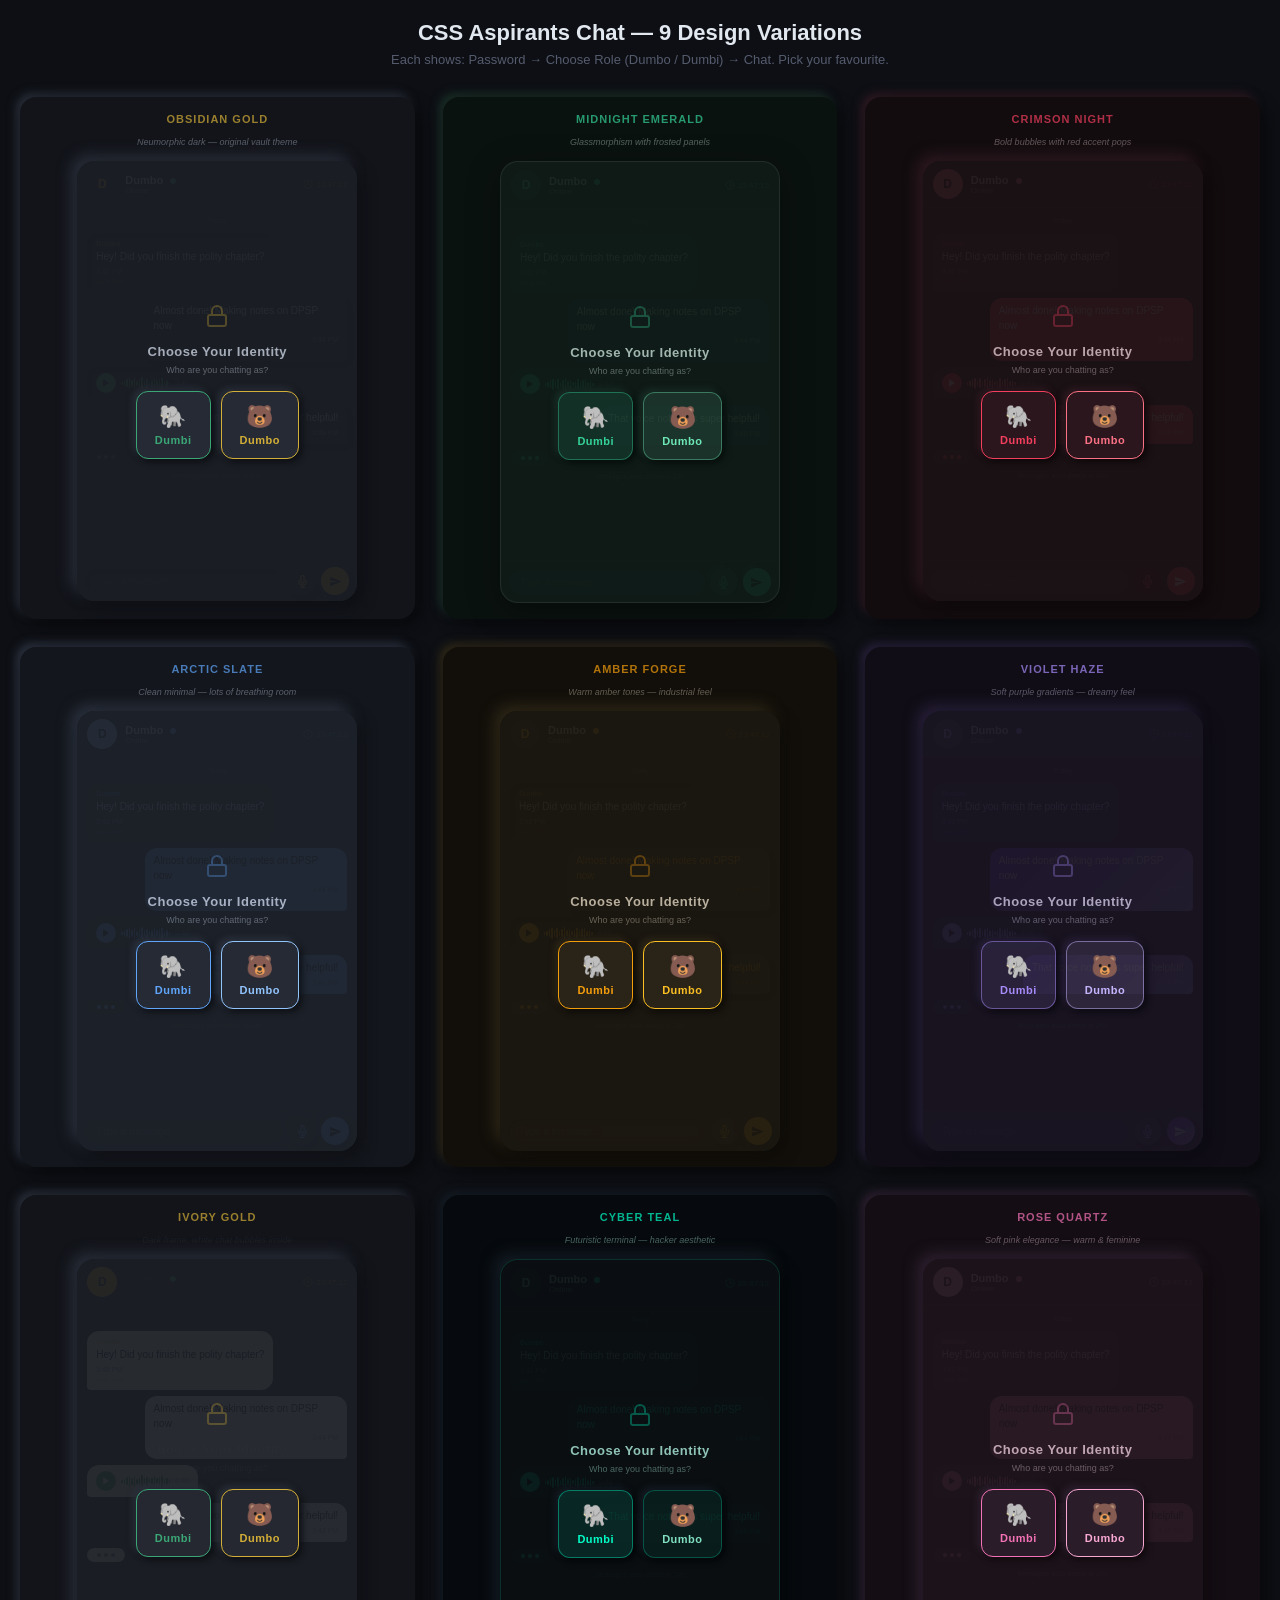
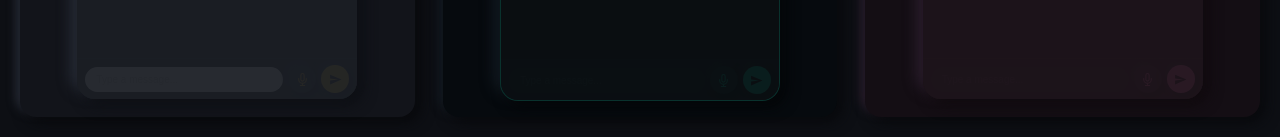
==== chat-design-variations.html @ c1bc58de "Add 9 chat UI design mockups with role selection" ====
<!DOCTYPE html>
<html lang="en">
<head>
<meta charset="UTF-8">
<meta name="viewport" content="width=device-width, initial-scale=1.0">
<title>CSS Aspirants Chat — 9 Design Variations</title>
<style>
  * { margin: 0; padding: 0; box-sizing: border-box; }
  body { background: #0d0f14; color: #c9d1e0; font-family: -apple-system, BlinkMacSystemFont, 'Segoe UI', Roboto, sans-serif; padding: 20px; }
  h1 { text-align: center; font-size: 22px; margin-bottom: 6px; color: #e2e8f0; }
  .subtitle { text-align: center; font-size: 13px; color: #555c6e; margin-bottom: 30px; }
  .grid { display: grid; grid-template-columns: repeat(auto-fill, minmax(360px, 1fr)); gap: 28px; max-width: 1500px; margin: 0 auto; }
  .card { border-radius: 16px; padding: 16px; position: relative; }
  .card-label { text-align: center; font-size: 11px; font-weight: 700; letter-spacing: 1px; text-transform: uppercase; margin-bottom: 12px; opacity: 0.7; }
  .card-sublabel { text-align: center; font-size: 9px; opacity: 0.4; margin-bottom: 14px; font-style: italic; }

  /* Phone frame */
  .phone { width: 280px; margin: 0 auto; border-radius: 18px; overflow: hidden; position: relative; }
  .phone-inner { width: 100%; min-height: 440px; display: flex; flex-direction: column; position: relative; }

  /* Role selection overlay */
  .role-overlay { position: absolute; inset: 0; display: flex; flex-direction: column; align-items: center; justify-content: center; z-index: 10; gap: 12px; }
  .role-title { font-size: 13px; font-weight: 700; letter-spacing: 0.5px; opacity: 0.8; }
  .role-subtitle { font-size: 9px; opacity: 0.4; margin-top: -6px; margin-bottom: 4px; }
  .role-options { display: flex; gap: 10px; }
  .role-btn { border-radius: 12px; padding: 12px 18px; text-align: center; cursor: pointer; border: none; font-family: inherit; font-size: 11px; font-weight: 700; letter-spacing: 0.5px; transition: transform 0.15s; }
  .role-btn:hover { transform: scale(1.04); }
  .role-icon { font-size: 22px; margin-bottom: 4px; display: block; }

  /* Chat header */
  .chat-header { display: flex; align-items: center; padding: 8px 10px; gap: 8px; flex-shrink: 0; }
  .chat-avatar { width: 30px; height: 30px; border-radius: 50%; display: flex; align-items: center; justify-content: center; font-size: 12px; font-weight: 800; flex-shrink: 0; }
  .chat-info { flex: 1; }
  .chat-name { font-size: 11px; font-weight: 700; }
  .chat-status { font-size: 8px; opacity: 0.5; }
  .chat-timer { font-size: 8px; opacity: 0.6; display: flex; align-items: center; gap: 3px; }
  .chat-timer svg { width: 10px; height: 10px; }

  /* Messages area */
  .chat-messages { flex: 1; padding: 6px 10px; display: flex; flex-direction: column; gap: 6px; overflow: hidden; }
  .msg { max-width: 78%; padding: 6px 9px; border-radius: 12px; font-size: 10px; line-height: 1.45; position: relative; }
  .msg-sent { align-self: flex-end; border-bottom-right-radius: 4px; }
  .msg-recv { align-self: flex-start; border-bottom-left-radius: 4px; }
  .msg-time { font-size: 7px; opacity: 0.4; margin-top: 2px; }
  .msg-sent .msg-time { text-align: right; }
  .msg-name { font-size: 7px; font-weight: 700; opacity: 0.5; margin-bottom: 1px; }

  /* Voice message */
  .msg-voice { display: flex; align-items: center; gap: 5px; padding: 6px 9px; }
  .voice-play { width: 20px; height: 20px; border-radius: 50%; border: none; display: flex; align-items: center; justify-content: center; cursor: pointer; flex-shrink: 0; font-size: 8px; }
  .voice-play svg { width: 10px; height: 10px; }
  .voice-waves { flex: 1; display: flex; align-items: center; gap: 1px; height: 14px; }
  .voice-bar { width: 1.5px; border-radius: 1px; }
  .voice-dur { font-size: 7px; opacity: 0.4; white-space: nowrap; }

  /* Typing indicator */
  .typing { align-self: flex-start; padding: 5px 10px; border-radius: 10px; display: flex; gap: 3px; align-items: center; }
  .typing-dot { width: 4px; height: 4px; border-radius: 50%; animation: typingBounce 1.2s infinite; }
  .typing-dot:nth-child(2) { animation-delay: 0.2s; }
  .typing-dot:nth-child(3) { animation-delay: 0.4s; }
  @keyframes typingBounce { 0%,60%,100%{transform:translateY(0)} 30%{transform:translateY(-4px)} }

  /* Delete notice */
  .delete-notice { text-align: center; font-size: 7px; opacity: 0.3; padding: 2px 0; font-style: italic; }

  /* Input area */
  .chat-input { display: flex; align-items: center; gap: 5px; padding: 6px 8px; flex-shrink: 0; }
  .input-field { flex: 1; border: none; border-radius: 16px; padding: 7px 11px; font-size: 10px; outline: none; font-family: inherit; }
  .input-field::placeholder { opacity: 0.35; }
  .input-mic { width: 28px; height: 28px; border-radius: 50%; border: none; cursor: pointer; display: flex; align-items: center; justify-content: center; flex-shrink: 0; }
  .input-mic svg { width: 13px; height: 13px; }
  .input-send { width: 28px; height: 28px; border-radius: 50%; border: none; cursor: pointer; display: flex; align-items: center; justify-content: center; flex-shrink: 0; }
  .input-send svg { width: 13px; height: 13px; }

  /* Date divider */
  .date-divider { text-align: center; font-size: 7px; opacity: 0.3; padding: 3px 0; position: relative; }
  .date-divider::before, .date-divider::after { content: ''; position: absolute; top: 50%; width: 25%; height: 0.5px; opacity: 0.3; }
  .date-divider::before { left: 5%; }
  .date-divider::after { right: 5%; }

  /* Online dot */
  .online-dot { width: 6px; height: 6px; border-radius: 50%; display: inline-block; margin-left: 4px; animation: pulse 2s infinite; }
  @keyframes pulse { 0%,100%{opacity:1} 50%{opacity:0.4} }

  /* Lock icon for password */
  .lock-icon { width: 24px; height: 24px; opacity: 0.3; margin-bottom: 4px; }
  .lock-icon svg { width: 100%; height: 100%; }

  /* Badge for unread */
  .unread-badge { width: 14px; height: 14px; border-radius: 50%; display: flex; align-items: center; justify-content: center; font-size: 7px; font-weight: 800; flex-shrink: 0; }

  /* Encrypted tag */
  .enc-tag { font-size: 6px; opacity: 0.3; letter-spacing: 0.5px; margin-top: 1px; }
</style>
</head>
<body>

<h1>CSS Aspirants Chat — 9 Design Variations</h1>
<p class="subtitle">Each shows: Password → Choose Role (Dumbo / Dumbi) → Chat. Pick your favourite.</p>

<div class="grid" id="grid"></div>

<script>
const lockSvg = '<svg viewBox="0 0 24 24" fill="none" stroke="currentColor" stroke-width="2"><rect x="3" y="11" width="18" height="11" rx="2" ry="2"/><path d="M7 11V7a5 5 0 0 1 10 0v4"/></svg>';
const clockSvg = '<svg viewBox="0 0 24 24" fill="none" stroke="currentColor" stroke-width="2"><circle cx="12" cy="12" r="10"/><polyline points="12 6 12 12 16 14"/></svg>';
const playSvg = '<svg viewBox="0 0 24 24" fill="currentColor"><polygon points="5 3 19 12 5 21 5 3"/></svg>';
const micSvg = '<svg viewBox="0 0 24 24" fill="none" stroke="currentColor" stroke-width="2" stroke-linecap="round" stroke-linejoin="round"><path d="M12 1a3 3 0 0 0-3 3v8a3 3 0 0 0 6 0V4a3 3 0 0 0-3-3z"/><path d="M19 10v2a7 7 0 0 1-14 0v-2"/><line x1="12" y1="19" x2="12" y2="23"/><line x1="8" y1="23" x2="16" y2="23"/></svg>';
const sendSvg = '<svg viewBox="0 0 24 24" fill="currentColor"><path d="M2.01 21L23 12 2.01 3 2 10l15 2-15 2z"/></svg>';
const shieldSvg = '<svg viewBox="0 0 24 24" fill="none" stroke="currentColor" stroke-width="2"><path d="M12 22s8-4 8-10V5l-8-3-8 3v7c0 6 8 10 8 10z"/></svg>';

function voiceBars(color, count) {
  const heights = [3,5,8,11,7,10,5,8,12,6,9,4,7,10,6,8,11,5,7,3];
  return heights.slice(0, count || 16).map(function(h) {
    return '<div class="voice-bar" style="background:' + color + ';height:' + h + 'px"></div>';
  }).join('');
}

const designs = [
  // 1. Obsidian Gold — Neumorphic (original theme)
  {
    name: "Obsidian Gold",
    desc: "Neumorphic dark — original vault theme",
    bg: "#1a1d24", phoneBg: "#1a1d24", accent: "#d4af37", text: "#c9d1e0",
    shadowD: "#0d0f14", shadowL: "#2a2f3a", cardBg: "#12141a",
    sentBg: "#252a35", sentText: "#c9d1e0", recvBg: "#1a1d24", recvText: "#c9d1e0",
    inputBg: "#1a1d24", inputText: "#c9d1e0", micBg: "#252830", micColor: "#d4af37",
    sendBg: "#d4af37", sendColor: "#1a1d24", headerBg: "#1a1d24",
    roleBg1: "#252a35", roleColor1: "#3ba776", roleBorder1: "#3ba776",
    roleBg2: "#252a35", roleColor2: "#d4af37", roleBorder2: "#d4af37",
    avatarBg1: "#252a35", avatarText1: "#3ba776",
    avatarBg2: "#252a35", avatarText2: "#d4af37",
    onlineColor: "#3ba776", voiceColor: "#3ba776", voicePlayBg: "#3ba776", voicePlayColor: "#1a1d24",
    typingBg: "#1a1d24", typingDot: "#555c6e",
    shieldColor: "#d4af37", timerColor: "#d4af37",
    style: "neumorphic",
    roleIcon1: "&#x1F418;", roleIcon2: "&#x1F43B;"
  },
  // 2. Midnight Emerald — Glassmorphism
  {
    name: "Midnight Emerald",
    desc: "Glassmorphism with frosted panels",
    bg: "#0f1a17", phoneBg: "#0f1a17", accent: "#34d399", text: "#c6ddd4",
    shadowD: "#060e0b", shadowL: "#1a2f27", cardBg: "#0a120f",
    sentBg: "rgba(52,211,153,0.15)", sentText: "#c6ddd4", recvBg: "rgba(52,211,153,0.08)", recvText: "#a8d5c5",
    inputBg: "rgba(52,211,153,0.08)", inputText: "#c6ddd4", micBg: "rgba(52,211,153,0.12)", micColor: "#34d399",
    sendBg: "#34d399", sendColor: "#0f1a17", headerBg: "rgba(52,211,153,0.06)",
    roleBg1: "rgba(52,211,153,0.12)", roleColor1: "#34d399", roleBorder1: "rgba(52,211,153,0.4)",
    roleBg2: "rgba(110,231,183,0.12)", roleColor2: "#6ee7b7", roleBorder2: "rgba(110,231,183,0.4)",
    avatarBg1: "rgba(52,211,153,0.15)", avatarText1: "#34d399",
    avatarBg2: "rgba(110,231,183,0.15)", avatarText2: "#6ee7b7",
    onlineColor: "#34d399", voiceColor: "#34d399", voicePlayBg: "#34d399", voicePlayColor: "#0f1a17",
    typingBg: "rgba(52,211,153,0.08)", typingDot: "#34d399",
    shieldColor: "#34d399", timerColor: "#34d399",
    style: "glass",
    roleIcon1: "&#x1F418;", roleIcon2: "&#x1F43B;"
  },
  // 3. Crimson Night — Bold & Vibrant
  {
    name: "Crimson Night",
    desc: "Bold bubbles with red accent pops",
    bg: "#1a1215", phoneBg: "#1a1215", accent: "#f43f5e", text: "#e0c9cf",
    shadowD: "#0e080a", shadowL: "#2f1a22", cardBg: "#120c0e",
    sentBg: "#f43f5e", sentText: "#ffffff", recvBg: "#251a1e", recvText: "#e0c9cf",
    inputBg: "#251a1e", inputText: "#e0c9cf", micBg: "#2a161c", micColor: "#f43f5e",
    sendBg: "#f43f5e", sendColor: "#ffffff", headerBg: "#1a1215",
    roleBg1: "#2a161c", roleColor1: "#f43f5e", roleBorder1: "#f43f5e",
    roleBg2: "#2a161c", roleColor2: "#fb7185", roleBorder2: "#fb7185",
    avatarBg1: "#f43f5e", avatarText1: "#ffffff",
    avatarBg2: "#fb7185", avatarText2: "#1a1215",
    onlineColor: "#fb7185", voiceColor: "#fb7185", voicePlayBg: "#f43f5e", voicePlayColor: "#ffffff",
    typingBg: "#251a1e", typingDot: "#f43f5e",
    shieldColor: "#f43f5e", timerColor: "#f43f5e",
    style: "bold",
    roleIcon1: "&#x1F418;", roleIcon2: "&#x1F43B;"
  },
  // 4. Arctic Slate — Clean Minimal
  {
    name: "Arctic Slate",
    desc: "Clean minimal — lots of breathing room",
    bg: "#1c2028", phoneBg: "#1c2028", accent: "#60a5fa", text: "#c9d4e8",
    shadowD: "#0e1015", shadowL: "#2c3340", cardBg: "#13161c",
    sentBg: "#60a5fa", sentText: "#0e1015", recvBg: "#252a35", recvText: "#c9d4e8",
    inputBg: "#252a35", inputText: "#c9d4e8", micBg: "#252a35", micColor: "#60a5fa",
    sendBg: "#60a5fa", sendColor: "#0e1015", headerBg: "#1c2028",
    roleBg1: "#252a35", roleColor1: "#60a5fa", roleBorder1: "#60a5fa",
    roleBg2: "#252a35", roleColor2: "#93c5fd", roleBorder2: "#93c5fd",
    avatarBg1: "#60a5fa", avatarText1: "#0e1015",
    avatarBg2: "#93c5fd", avatarText2: "#1c2028",
    onlineColor: "#60a5fa", voiceColor: "#60a5fa", voicePlayBg: "#60a5fa", voicePlayColor: "#0e1015",
    typingBg: "#252a35", typingDot: "#60a5fa",
    shieldColor: "#60a5fa", timerColor: "#60a5fa",
    style: "minimal",
    roleIcon1: "&#x1F418;", roleIcon2: "&#x1F43B;"
  },
  // 5. Amber Forge — Warm & Industrial
  {
    name: "Amber Forge",
    desc: "Warm amber tones — industrial feel",
    bg: "#1a1710", phoneBg: "#1a1710", accent: "#f59e0b", text: "#e0d5c0",
    shadowD: "#0e0c08", shadowL: "#2f2818", cardBg: "#120f0a",
    sentBg: "#2a2318", sentText: "#f59e0b", recvBg: "#1a1710", recvText: "#e0d5c0",
    inputBg: "#2a2318", inputText: "#e0d5c0", micBg: "#2a2318", micColor: "#f59e0b",
    sendBg: "#f59e0b", sendColor: "#1a1710", headerBg: "#1a1710",
    roleBg1: "#2a2318", roleColor1: "#f59e0b", roleBorder1: "#f59e0b",
    roleBg2: "#2a2318", roleColor2: "#fbbf24", roleBorder2: "#fbbf24",
    avatarBg1: "#2a2318", avatarText1: "#f59e0b",
    avatarBg2: "#2a2318", avatarText2: "#fbbf24",
    onlineColor: "#f59e0b", voiceColor: "#f59e0b", voicePlayBg: "#f59e0b", voicePlayColor: "#1a1710",
    typingBg: "#2a2318", typingDot: "#f59e0b",
    shieldColor: "#f59e0b", timerColor: "#f59e0b",
    style: "neumorphic",
    roleIcon1: "&#x1F418;", roleIcon2: "&#x1F43B;"
  },
  // 6. Violet Haze — Soft Gradient
  {
    name: "Violet Haze",
    desc: "Soft purple gradients — dreamy feel",
    bg: "#18141f", phoneBg: "#18141f", accent: "#a78bfa", text: "#d0c8e4",
    shadowD: "#0c0a12", shadowL: "#28203a", cardBg: "#100d16",
    sentBg: "linear-gradient(135deg,#7c3aed,#a78bfa)", sentText: "#ffffff", recvBg: "rgba(167,139,250,0.1)", recvText: "#d0c8e4",
    inputBg: "rgba(167,139,250,0.08)", inputText: "#d0c8e4", micBg: "rgba(167,139,250,0.12)", micColor: "#a78bfa",
    sendBg: "linear-gradient(135deg,#7c3aed,#a78bfa)", sendColor: "#ffffff", headerBg: "rgba(167,139,250,0.06)",
    roleBg1: "rgba(167,139,250,0.12)", roleColor1: "#a78bfa", roleBorder1: "rgba(167,139,250,0.5)",
    roleBg2: "rgba(196,181,253,0.12)", roleColor2: "#c4b5fd", roleBorder2: "rgba(196,181,253,0.5)",
    avatarBg1: "rgba(167,139,250,0.2)", avatarText1: "#a78bfa",
    avatarBg2: "rgba(196,181,253,0.2)", avatarText2: "#c4b5fd",
    onlineColor: "#a78bfa", voiceColor: "#a78bfa", voicePlayBg: "#a78bfa", voicePlayColor: "#18141f",
    typingBg: "rgba(167,139,250,0.08)", typingDot: "#a78bfa",
    shieldColor: "#a78bfa", timerColor: "#a78bfa",
    style: "gradient",
    roleIcon1: "&#x1F418;", roleIcon2: "&#x1F43B;"
  },
  // 7. Ivory Gold — White Interior Bubbles
  {
    name: "Ivory Gold",
    desc: "Dark frame, white chat bubbles inside",
    bg: "#1a1d24", phoneBg: "#1a1d24", accent: "#d4af37", text: "#2a2d34",
    shadowD: "#0d0f14", shadowL: "#2a2f3a", cardBg: "#12141a",
    sentBg: "#f5f5f0", sentText: "#1a1d24", recvBg: "#e8e8e2", recvText: "#1a1d24",
    inputBg: "#f5f5f0", inputText: "#1a1d24", micBg: "#252830", micColor: "#d4af37",
    sendBg: "#d4af37", sendColor: "#1a1d24", headerBg: "#1a1d24",
    roleBg1: "#252830", roleColor1: "#3ba776", roleBorder1: "#3ba776",
    roleBg2: "#252830", roleColor2: "#d4af37", roleBorder2: "#d4af37",
    avatarBg1: "#3ba776", avatarText1: "#ffffff",
    avatarBg2: "#d4af37", avatarText2: "#1a1d24",
    onlineColor: "#3ba776", voiceColor: "#3ba776", voicePlayBg: "#3ba776", voicePlayColor: "#ffffff",
    typingBg: "#e8e8e2", typingDot: "#7a8394",
    shieldColor: "#d4af37", timerColor: "#d4af37",
    style: "white-bubbles",
    roleIcon1: "&#x1F418;", roleIcon2: "&#x1F43B;"
  },
  // 8. Cyber Teal — Futuristic Terminal
  {
    name: "Cyber Teal",
    desc: "Futuristic terminal — hacker aesthetic",
    bg: "#0a0e12", phoneBg: "#0a0e12", accent: "#00ffc8", text: "#b0f0e0",
    shadowD: "#040608", shadowL: "#141c24", cardBg: "#060a0e",
    sentBg: "rgba(0,255,200,0.1)", sentText: "#00ffc8", recvBg: "rgba(0,255,200,0.05)", recvText: "#80e0c0",
    inputBg: "rgba(0,255,200,0.06)", inputText: "#00ffc8", micBg: "rgba(0,255,200,0.1)", micColor: "#00ffc8",
    sendBg: "#00ffc8", sendColor: "#0a0e12", headerBg: "rgba(0,255,200,0.04)",
    roleBg1: "rgba(0,255,200,0.1)", roleColor1: "#00ffc8", roleBorder1: "rgba(0,255,200,0.4)",
    roleBg2: "rgba(0,255,200,0.06)", roleColor2: "#80e0c0", roleBorder2: "rgba(0,255,200,0.25)",
    avatarBg1: "rgba(0,255,200,0.15)", avatarText1: "#00ffc8",
    avatarBg2: "rgba(0,255,200,0.08)", avatarText2: "#80e0c0",
    onlineColor: "#00ffc8", voiceColor: "#00ffc8", voicePlayBg: "#00ffc8", voicePlayColor: "#0a0e12",
    typingBg: "rgba(0,255,200,0.06)", typingDot: "#00ffc8",
    shieldColor: "#00ffc8", timerColor: "#00ffc8",
    style: "terminal",
    roleIcon1: "&#x1F418;", roleIcon2: "&#x1F43B;"
  },
  // 9. Rose Quartz — Soft Pink Elegance
  {
    name: "Rose Quartz",
    desc: "Soft pink elegance — warm & feminine",
    bg: "#1c141a", phoneBg: "#1c141a", accent: "#f472b6", text: "#e8c8d8",
    shadowD: "#100a0e", shadowL: "#2e2030", cardBg: "#140e14",
    sentBg: "#f472b6", sentText: "#1c141a", recvBg: "#261a24", recvText: "#e8c8d8",
    inputBg: "#261a24", inputText: "#e8c8d8", micBg: "#2a1c28", micColor: "#f472b6",
    sendBg: "#f472b6", sendColor: "#1c141a", headerBg: "#1c141a",
    roleBg1: "#2a1c28", roleColor1: "#f472b6", roleBorder1: "#f472b6",
    roleBg2: "#2a1c28", roleColor2: "#f9a8d4", roleBorder2: "#f9a8d4",
    avatarBg1: "#f472b6", avatarText1: "#1c141a",
    avatarBg2: "#f9a8d4", avatarText2: "#1c141a",
    onlineColor: "#f472b6", voiceColor: "#f472b6", voicePlayBg: "#f472b6", voicePlayColor: "#1c141a",
    typingBg: "#261a24", typingDot: "#f472b6",
    shieldColor: "#f472b6", timerColor: "#f472b6",
    style: "elegant",
    roleIcon1: "&#x1F418;", roleIcon2: "&#x1F43B;"
  }
];

const grid = document.getElementById('grid');

designs.forEach(function(d, i) {
  const card = document.createElement('div');
  card.className = 'card';
  card.style.background = d.cardBg;
  card.style.boxShadow = '6px 6px 14px #08090c, -4px -4px 10px ' + d.shadowL;

  const neumInset = 'inset 2px 2px 4px ' + d.shadowD + ', inset -2px -2px 4px ' + d.shadowL;
  const neumOut = '3px 3px 6px ' + d.shadowD + ', -3px -3px 6px ' + d.shadowL;
  const neumOutBig = '4px 4px 8px ' + d.shadowD + ', -4px -4px 8px ' + d.shadowL;
  const neumOutXl = '6px 6px 14px ' + d.shadowD + ', -6px -6px 14px ' + d.shadowL;

  const phoneShadow = d.style === 'glass'
    ? '0 8px 32px rgba(0,0,0,0.4), inset 0 0 0 1px rgba(255,255,255,0.05)'
    : neumOutXl;

  const phoneBorder = d.style === 'terminal'
    ? 'border: 1px solid rgba(0,255,200,0.15);'
    : d.style === 'glass'
    ? 'border: 1px solid rgba(255,255,255,0.08);'
    : '';

  const sentIsGrad = d.sentBg.includes('gradient');
  const sendIsGrad = d.sendBg.includes('gradient');

  card.innerHTML =
    '<div class="card-label" style="color:' + d.accent + '">' + d.name + '</div>' +
    '<div class="card-sublabel" style="color:' + d.text + '">' + d.desc + '</div>' +
    '<div class="phone" style="background:' + d.phoneBg + ';box-shadow:' + phoneShadow + ';' + phoneBorder + '">' +
      '<div class="phone-inner">' +

        // Role selection overlay
        '<div class="role-overlay" style="background:' + d.phoneBg + 'ef">' +
          '<div class="lock-icon" style="color:' + d.accent + '">' + lockSvg + '</div>' +
          '<div class="role-title" style="color:' + d.text + '">Choose Your Identity</div>' +
          '<div class="role-subtitle" style="color:' + d.text + '">Who are you chatting as?</div>' +
          '<div class="role-options">' +
            '<button class="role-btn" style="background:' + d.roleBg1 + ';color:' + d.roleColor1 + ';border:1.5px solid ' + d.roleBorder1 + ';box-shadow:' + neumOut + '">' +
              '<span class="role-icon">' + d.roleIcon1 + '</span>Dumbi' +
            '</button>' +
            '<button class="role-btn" style="background:' + d.roleBg2 + ';color:' + d.roleColor2 + ';border:1.5px solid ' + d.roleBorder2 + ';box-shadow:' + neumOut + '">' +
              '<span class="role-icon">' + d.roleIcon2 + '</span>Dumbo' +
            '</button>' +
          '</div>' +
        '</div>' +

        // Chat header
        '<div class="chat-header" style="background:' + d.headerBg + ';border-bottom:1px solid rgba(255,255,255,0.05)">' +
          '<div class="chat-avatar" style="background:' + d.avatarBg2 + ';color:' + d.avatarText2 + '">D</div>' +
          '<div class="chat-info">' +
            '<div class="chat-name" style="color:' + d.text + '">Dumbo <span class="online-dot" style="background:' + d.onlineColor + '"></span></div>' +
            '<div class="chat-status" style="color:' + d.text + '">Online</div>' +
          '</div>' +
          '<div class="chat-timer" style="color:' + d.timerColor + '">' + clockSvg + ' 23:47:12</div>' +
        '</div>' +

        // Messages
        '<div class="chat-messages" style="background:' + d.bg + '">' +

          // Date divider
          '<div class="date-divider" style="color:' + d.text + '">Today</div>' +

          // Received message
          '<div class="msg msg-recv" style="background:' + d.recvBg + ';color:' + d.recvText + ';box-shadow:' + (d.style === 'neumorphic' ? neumInset : 'none') + '">' +
            '<div class="msg-name" style="color:' + d.accent + '">Dumbo</div>' +
            'Hey! Did you finish the polity chapter?' +
            '<div class="msg-time">3:42 PM</div>' +
            '<div class="enc-tag" style="color:' + d.accent + '">AES-256</div>' +
          '</div>' +

          // Sent message
          '<div class="msg msg-sent" style="background:' + d.sentBg + ';color:' + d.sentText + ';box-shadow:' + (d.style === 'neumorphic' ? neumOut : 'none') + '">' +
            'Almost done! Making notes on DPSP now' +
            '<div class="msg-time">3:44 PM</div>' +
            '<div class="enc-tag" style="color:' + (sentIsGrad ? '#ffffff80' : d.accent) + '">AES-256</div>' +
          '</div>' +

          // Received voice
          '<div class="msg msg-recv msg-voice" style="background:' + d.recvBg + ';color:' + d.recvText + ';box-shadow:' + (d.style === 'neumorphic' ? neumInset : 'none') + '">' +
            '<button class="voice-play" style="background:' + d.voicePlayBg + ';color:' + d.voicePlayColor + '">' + playSvg + '</button>' +
            '<div class="voice-waves">' + voiceBars(d.voiceColor, 20) + '</div>' +
            '<div class="voice-dur" style="color:' + d.text + '">0:42</div>' +
          '</div>' +

          // Sent message
          '<div class="msg msg-sent" style="background:' + d.sentBg + ';color:' + d.sentText + ';box-shadow:' + (d.style === 'neumorphic' ? neumOut : 'none') + '">' +
            'That voice note was super helpful!' +
            '<div class="msg-time">3:48 PM</div>' +
          '</div>' +

          // Typing indicator
          '<div class="typing" style="background:' + d.typingBg + '">' +
            '<div class="typing-dot" style="background:' + d.typingDot + '"></div>' +
            '<div class="typing-dot" style="background:' + d.typingDot + '"></div>' +
            '<div class="typing-dot" style="background:' + d.typingDot + '"></div>' +
          '</div>' +

          // Delete notice
          '<div class="delete-notice" style="color:' + d.text + '">Messages auto-delete in 24h</div>' +

        '</div>' +

        // Input area
        '<div class="chat-input" style="background:' + d.headerBg + ';border-top:1px solid rgba(255,255,255,0.05)">' +
          '<input class="input-field" style="background:' + d.inputBg + ';color:' + d.inputText + ';box-shadow:' + (d.style === 'neumorphic' ? neumInset : 'none') + '" placeholder="Type a message..." readonly>' +
          '<button class="input-mic" style="background:' + d.micBg + ';color:' + d.micColor + ';box-shadow:' + neumOut + '">' + micSvg + '</button>' +
          '<button class="input-send" style="background:' + d.sendBg + ';color:' + d.sendColor + ';box-shadow:' + neumOut + '">' + sendSvg + '</button>' +
        '</div>' +

      '</div>' +
    '</div>';

  grid.appendChild(card);
});
</script>

</body>
</html>
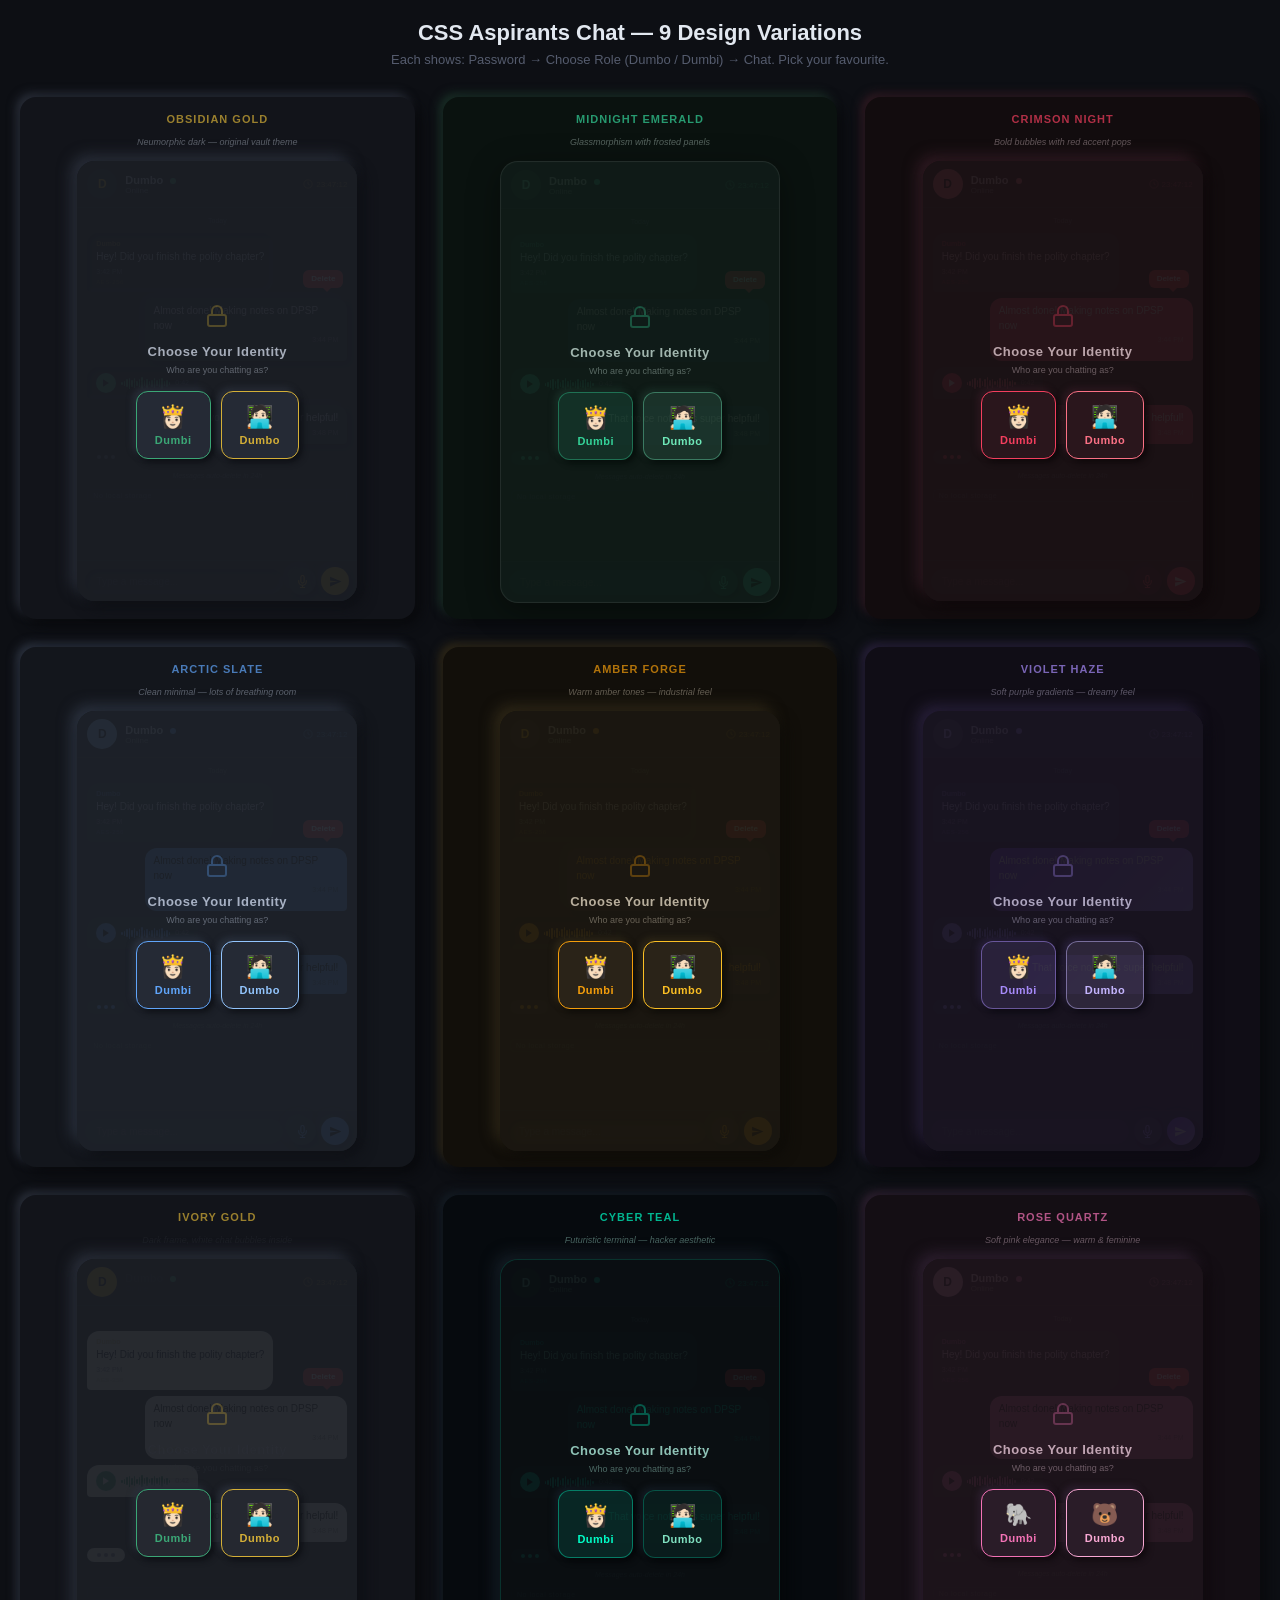
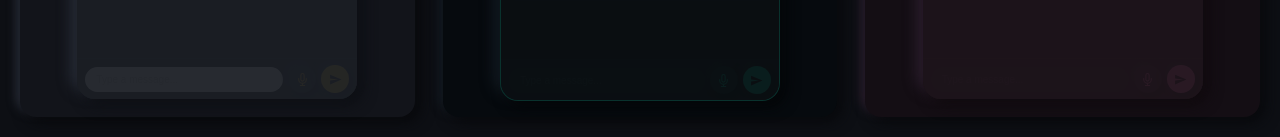
==== commit c174eb4f: "Replace vault with real-time chat: role selection (Dumbi/Dumbo), polling, encryption, voice, long-pr" ====
--- a/chat-design-variations.html
+++ b/chat-design-variations.html
@@ -91,6 +91,14 @@
 
   /* Encrypted tag */
   .enc-tag { font-size: 6px; opacity: 0.3; letter-spacing: 0.5px; margin-top: 1px; }
+
+  /* Long-press delete popup */
+  .delete-popup { position: absolute; top: -28px; right: 4px; background: #ef4444; color: #fff; font-size: 8px; font-weight: 700; padding: 3px 8px; border-radius: 6px; white-space: nowrap; z-index: 5; animation: popIn 0.15s ease; }
+  .delete-popup::after { content: ''; position: absolute; bottom: -4px; right: 12px; width: 0; height: 0; border-left: 4px solid transparent; border-right: 4px solid transparent; border-top: 4px solid #ef4444; }
+  @keyframes popIn { from { transform: scale(0.7); opacity: 0; } to { transform: scale(1); opacity: 1; } }
+
+  /* No-storage badge */
+  .no-storage-badge { font-size: 7px; opacity: 0.25; padding: 2px 5px; border-radius: 4px; border: 1px solid rgba(255,255,255,0.1); display: inline-block; margin-top: 2px; letter-spacing: 0.5px; }
 </style>
 </head>
 <body>
@@ -133,7 +141,7 @@
     typingBg: "#1a1d24", typingDot: "#555c6e",
     shieldColor: "#d4af37", timerColor: "#d4af37",
     style: "neumorphic",
-    roleIcon1: "&#x1F418;", roleIcon2: "&#x1F43B;"
+    roleIcon1: "\uD83D\uDC78\uD83C\uDFFB", roleIcon2: "\uD83E\uDDD1\uD83C\uDFFB\u200D\uD83D\uDCBB"
   },
   // 2. Midnight Emerald — Glassmorphism
   {
@@ -152,7 +160,7 @@
     typingBg: "rgba(52,211,153,0.08)", typingDot: "#34d399",
     shieldColor: "#34d399", timerColor: "#34d399",
     style: "glass",
-    roleIcon1: "&#x1F418;", roleIcon2: "&#x1F43B;"
+    roleIcon1: "\uD83D\uDC78\uD83C\uDFFB", roleIcon2: "\uD83E\uDDD1\uD83C\uDFFB\u200D\uD83D\uDCBB"
   },
   // 3. Crimson Night — Bold & Vibrant
   {
@@ -171,7 +179,7 @@
     typingBg: "#251a1e", typingDot: "#f43f5e",
     shieldColor: "#f43f5e", timerColor: "#f43f5e",
     style: "bold",
-    roleIcon1: "&#x1F418;", roleIcon2: "&#x1F43B;"
+    roleIcon1: "\uD83D\uDC78\uD83C\uDFFB", roleIcon2: "\uD83E\uDDD1\uD83C\uDFFB\u200D\uD83D\uDCBB"
   },
   // 4. Arctic Slate — Clean Minimal
   {
@@ -190,7 +198,7 @@
     typingBg: "#252a35", typingDot: "#60a5fa",
     shieldColor: "#60a5fa", timerColor: "#60a5fa",
     style: "minimal",
-    roleIcon1: "&#x1F418;", roleIcon2: "&#x1F43B;"
+    roleIcon1: "\uD83D\uDC78\uD83C\uDFFB", roleIcon2: "\uD83E\uDDD1\uD83C\uDFFB\u200D\uD83D\uDCBB"
   },
   // 5. Amber Forge — Warm & Industrial
   {
@@ -209,7 +217,7 @@
     typingBg: "#2a2318", typingDot: "#f59e0b",
     shieldColor: "#f59e0b", timerColor: "#f59e0b",
     style: "neumorphic",
-    roleIcon1: "&#x1F418;", roleIcon2: "&#x1F43B;"
+    roleIcon1: "\uD83D\uDC78\uD83C\uDFFB", roleIcon2: "\uD83E\uDDD1\uD83C\uDFFB\u200D\uD83D\uDCBB"
   },
   // 6. Violet Haze — Soft Gradient
   {
@@ -228,7 +236,7 @@
     typingBg: "rgba(167,139,250,0.08)", typingDot: "#a78bfa",
     shieldColor: "#a78bfa", timerColor: "#a78bfa",
     style: "gradient",
-    roleIcon1: "&#x1F418;", roleIcon2: "&#x1F43B;"
+    roleIcon1: "\uD83D\uDC78\uD83C\uDFFB", roleIcon2: "\uD83E\uDDD1\uD83C\uDFFB\u200D\uD83D\uDCBB"
   },
   // 7. Ivory Gold — White Interior Bubbles
   {
@@ -247,7 +255,7 @@
     typingBg: "#e8e8e2", typingDot: "#7a8394",
     shieldColor: "#d4af37", timerColor: "#d4af37",
     style: "white-bubbles",
-    roleIcon1: "&#x1F418;", roleIcon2: "&#x1F43B;"
+    roleIcon1: "\uD83D\uDC78\uD83C\uDFFB", roleIcon2: "\uD83E\uDDD1\uD83C\uDFFB\u200D\uD83D\uDCBB"
   },
   // 8. Cyber Teal — Futuristic Terminal
   {
@@ -266,7 +274,7 @@
     typingBg: "rgba(0,255,200,0.06)", typingDot: "#00ffc8",
     shieldColor: "#00ffc8", timerColor: "#00ffc8",
     style: "terminal",
-    roleIcon1: "&#x1F418;", roleIcon2: "&#x1F43B;"
+    roleIcon1: "\uD83D\uDC78\uD83C\uDFFB", roleIcon2: "\uD83E\uDDD1\uD83C\uDFFB\u200D\uD83D\uDCBB"
   },
   // 9. Rose Quartz — Soft Pink Elegance
   {
@@ -360,8 +368,9 @@
             '<div class="enc-tag" style="color:' + d.accent + '">AES-256</div>' +
           '</div>' +
 
-          // Sent message
-          '<div class="msg msg-sent" style="background:' + d.sentBg + ';color:' + d.sentText + ';box-shadow:' + (d.style === 'neumorphic' ? neumOut : 'none') + '">' +
+          // Sent message (with long-press delete popup shown)
+          '<div class="msg msg-sent" style="background:' + d.sentBg + ';color:' + d.sentText + ';box-shadow:' + (d.style === 'neumorphic' ? neumOut : 'none') + ';position:relative">' +
+            '<div class="delete-popup">Delete</div>' +
             'Almost done! Making notes on DPSP now' +
             '<div class="msg-time">3:44 PM</div>' +
             '<div class="enc-tag" style="color:' + (sentIsGrad ? '#ffffff80' : d.accent) + '">AES-256</div>' +
@@ -389,6 +398,7 @@
 
           // Delete notice
           '<div class="delete-notice" style="color:' + d.text + '">Messages auto-delete in 24h</div>' +
+          '<div class="no-storage-badge" style="color:' + d.text + '">No local storage</div>' +
 
         '</div>' +
 
